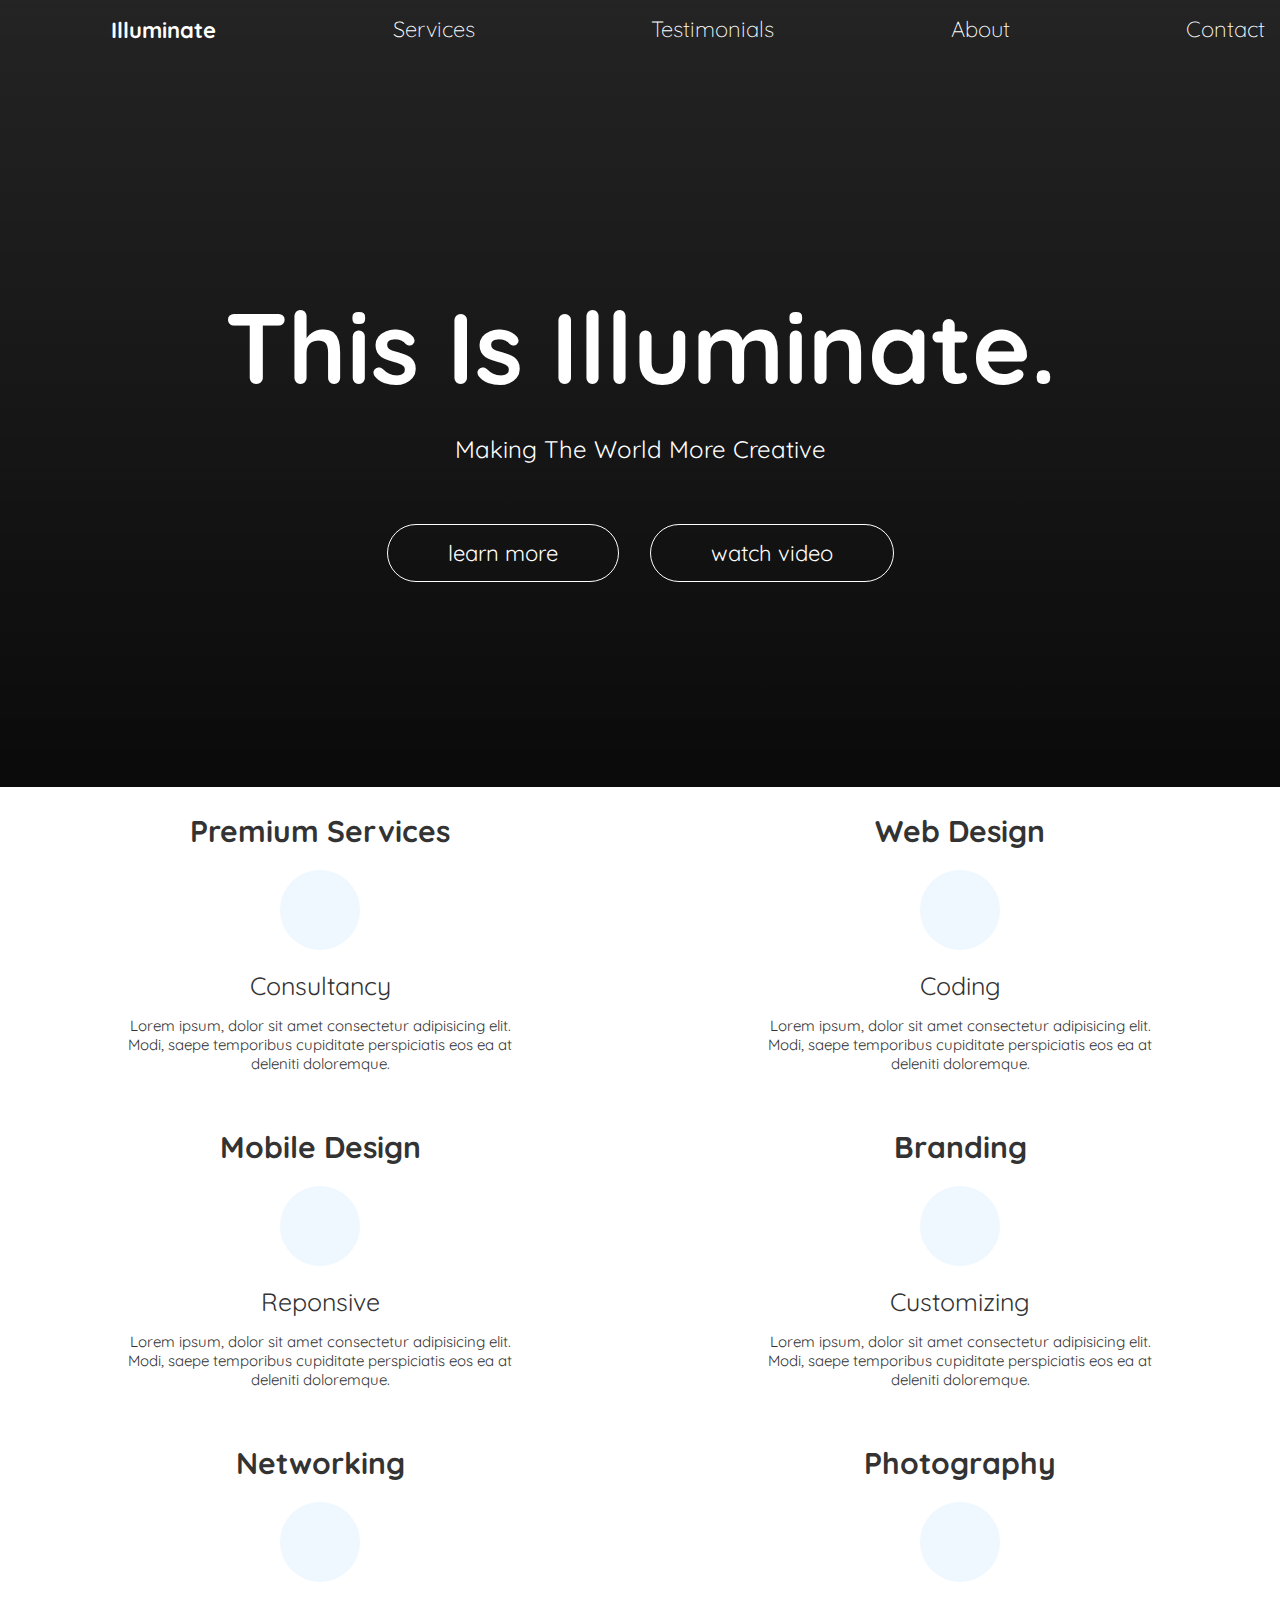
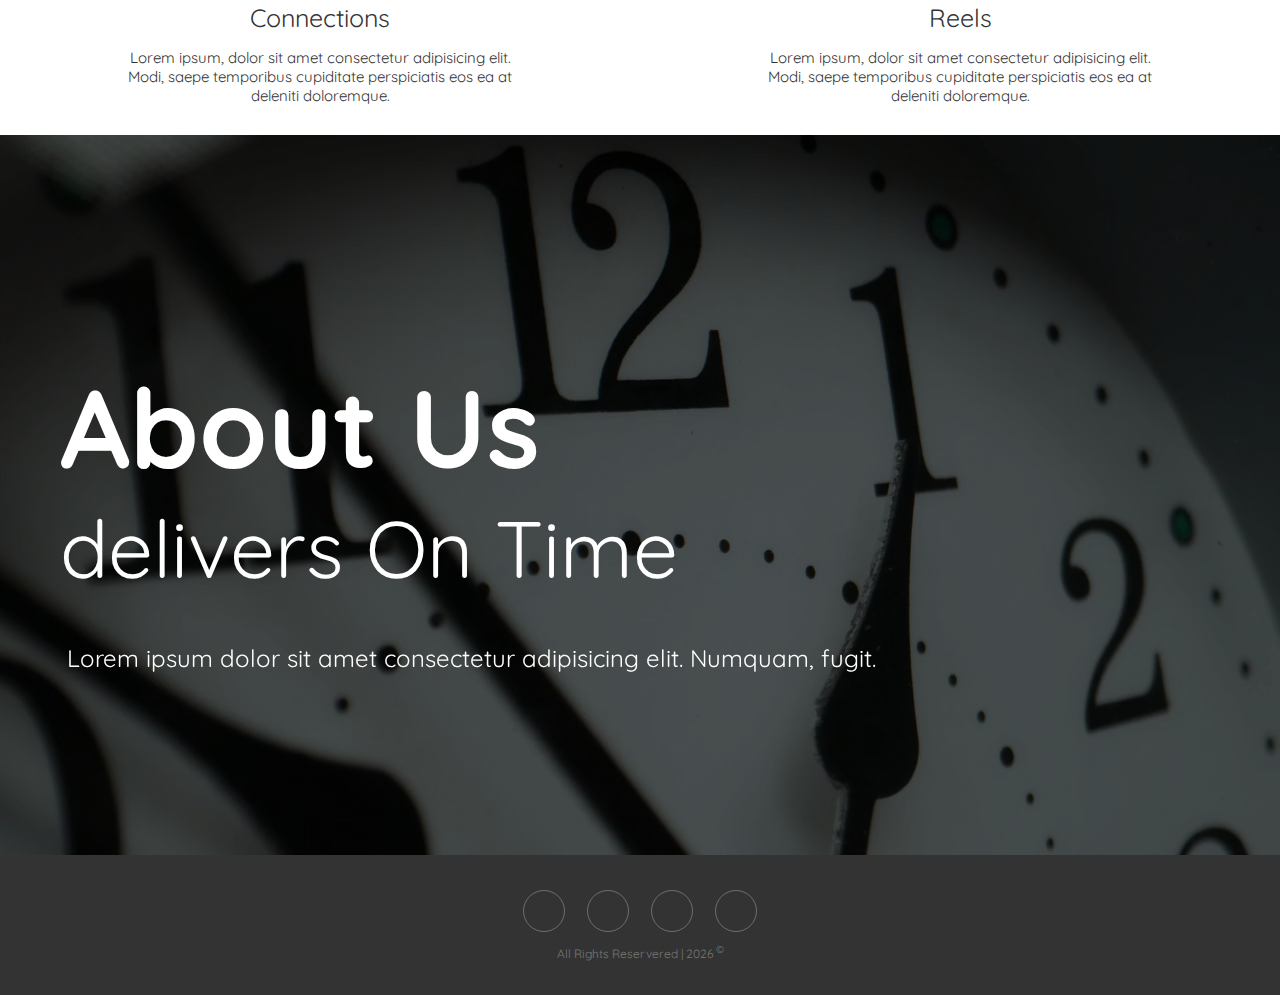
==== index.html @ f61c19be "Added breakpoints for About us section and added z-index to mobile menu nav." ====
<!DOCTYPE html>
<html lang="en">
  <head>
    <meta charset="UTF-8" />
    <meta http-equiv="X-UA-Compatible" content="IE=edge" />
    <meta name="viewport" content="width=device-width, initial-scale=1.0" />
    <title>Illuminate | Welcome</title>
    <link rel="shortcut icon" href="./image/lightbulb.png" type="image/png" />
    <link rel="stylesheet" href="style.css" />
    <link
      rel="stylesheet"
      href="https://use.fontawesome.com/releases/v5.15.3/css/all.css"
      integrity="sha384-SZXxX4whJ79/gErwcOYf+zWLeJdY/qpuqC4cAa9rOGUstPomtqpuNWT9wdPEn2fk"
      crossorigin="anonymous"
    />
    <link rel="preconnect" href="https://fonts.gstatic.com" />
    <link
      href="https://fonts.googleapis.com/css2?family=Quicksand:wght@300;400;700&display=swap"
      rel="stylesheet"
    />
  </head>
  <body>
    <!-- :::: NAV :::: -->
    <section id="container">
      <div id="navbar">
        <i class="far fa-lightbulb"></i>
        <h1>illuminate</h1>
        <a href="#" class="nav-item">services</a>
        <a href="#" class="nav-item">testimonials</a>
        <a href="#" class="nav-item">about</a>
        <a href="#" class="nav-item">contact</a>
        <i class="fas fa-bars hamburgerBtn" id="hamburgerBtn"></i>
      </div>
      <!-- :::: HERO :::: -->
      <div id="hero-section">
        <h2>this is illuminate.</h2>
        <p>making the world more creative</p>
        <a href="index.html" class="light-btn btn">learn more</a>
        <a
          href="https://www.youtube.com/watch?v=QggJzZdIYPI"
          target="_blank"
          class="light-btn btn"
          >watch video</a
        >
      </div>
    </section>

    <!-- ASIDE -->
    <aside class="sidebar" id="sidebar">
      <div class="parent-container">
        <!-- close button -->
        <button class="closeXBtn" id="closeXBtn">X</button>
        <!-- nav links -->
        <ul class="sidebar-links">
          <li><a class="services" href="#services">services</a></li>
          <li><a href="#about">about</a></li>
          <li><a class="socials" href="#socials">socials</a></li>
        </ul>
      </div>
    </aside>
    <!-- END OF ASIDE -->

    <!-- :::: SERVICES :::: -->
    <section
      data-services="services"
      class="services"
      id="services-container-grid"
    >
      <div id="services" class="item-1">
        <p class="services-main-title">premium services</p>
        <div class="info-icons">
          <i class="far fa-arrow-alt-circle-up"></i>
        </div>
        <p class="services-sub-title">consultancy</p>
        <p class="services-paragraph">
          Lorem ipsum, dolor sit amet consectetur adipisicing elit. Modi, saepe
          temporibus cupiditate perspiciatis eos ea at deleniti doloremque.
        </p>
      </div>
      <div class="item-2">
        <p class="services-main-title">web design</p>
        <div class="info-icons">
          <i class="fas fa-code"></i>
        </div>
        <p class="services-sub-title">coding</p>
        <p class="services-paragraph">
          Lorem ipsum, dolor sit amet consectetur adipisicing elit. Modi, saepe
          temporibus cupiditate perspiciatis eos ea at deleniti doloremque.
        </p>
      </div>
      <div class="item-3">
        <p class="services-main-title">mobile design</p>
        <div class="info-icons">
          <i class="fas fa-mobile-alt"></i>
        </div>
        <p class="services-sub-title">reponsive</p>
        <p class="services-paragraph">
          Lorem ipsum, dolor sit amet consectetur adipisicing elit. Modi, saepe
          temporibus cupiditate perspiciatis eos ea at deleniti doloremque.
        </p>
      </div>
      <div class="item-4">
        <p class="services-main-title">branding</p>
        <div class="info-icons">
          <i class="fas fa-draw-polygon"></i>
        </div>
        <p class="services-sub-title">customizing</p>
        <p class="services-paragraph">
          Lorem ipsum, dolor sit amet consectetur adipisicing elit. Modi, saepe
          temporibus cupiditate perspiciatis eos ea at deleniti doloremque.
        </p>
      </div>
      <div class="item-5">
        <p class="services-main-title">networking</p>
        <div class="info-icons">
          <i class="fas fa-network-wired"></i>
        </div>
        <p class="services-sub-title">connections</p>
        <p class="services-paragraph">
          Lorem ipsum, dolor sit amet consectetur adipisicing elit. Modi, saepe
          temporibus cupiditate perspiciatis eos ea at deleniti doloremque.
        </p>
      </div>
      <div class="item-5">
        <p class="services-main-title">photography</p>
        <div class="info-icons">
          <i class="fas fa-camera"></i>
        </div>
        <p class="services-sub-title">reels</p>
        <p class="services-paragraph">
          Lorem ipsum, dolor sit amet consectetur adipisicing elit. Modi, saepe
          temporibus cupiditate perspiciatis eos ea at deleniti doloremque.
        </p>
      </div>
    </section>

    <!-- :::: ON TIME VIDEO SECTION :::: -->
    <section id="video-section-container">
      <video
        class="bk-video"
        autoplay
        muted
        loop
        src="./video/clock.mp4"
      ></video>
      <div class="video-title-container">
        <h2 class="video-title2">about us</h2>
        <h3 class="video-title">delivers on time</h3>
        <p class="video-paragraph">
          Lorem ipsum dolor sit amet consectetur adipisicing elit. Numquam,
          fugit.
        </p>
      </div>
    </section>

    <!-- :::: FOOTER :::: -->
    <span id="socials"></span>
    <footer id="footer">
      <!-- footer social icons -->
      <div id="footer-social-icons">
        <a href="https://www.instagram.com/" target="_blank">
          <div class="footer-social-icons-container">
            <i class="fab fa-instagram"></i>
          </div>
        </a>

        <a href="https://m.facebook.com/" target="_blank">
          <div class="footer-social-icons-container">
            <i class="fab fa-facebook-f"></i>
          </div>
        </a>

        <a href="https://www.linkedin.com/" target="_blank">
          <div class="footer-social-icons-container">
            <i class="fab fa-linkedin-in"></i>
          </div>
        </a>

        <a href="https://twitter.com/?lang=en" target="_blank">
          <div class="footer-social-icons-container">
            <i class="fab fa-twitter"></i>
          </div>
        </a>
      </div>
      <p class="footer-copyright">
        all rights reservered | <span id="footer-date">2011</span>
        <sup>&copy;</sup>
      </p>
    </footer>
    <script src="script.js"></script>
  </body>
</html>
---- style.css ----
/* :::: GLOBALS :::: */

*,
::before,
::after {
  margin: 0;
  padding: 0;
  box-sizing: border-box;
}

html {
  font-size: 62.5%;
  font-family: 'Quicksand', sans-serif;
}

body {
  background: #333;
  color: #fff;
  font-weight: 400;
}

a {
  text-decoration: none;
  color: #fff;
}

li {
  list-style: none;
}

.btn {
  padding: 1.4rem 6rem;
  border-radius: 5rem;
  cursor: pointer;
}

.info-icons {
  display: inline-flex;
  justify-content: center;
  align-items: center;
  border-radius: 50%;
  background-color: rgb(239, 247, 255);
  margin-bottom: 2rem;
  width: 8rem;
  height: 8rem;
}

/* :::: NAV :::: */

#container {
  background-image: linear-gradient(
      180deg,
      rgba(0, 0, 0, 0.3) 0%,
      rgba(0, 0, 0, 0.8) 100%
    ),
    url('https://images.unsplash.com/photo-1579802063117-87cd2ad50a88?ixid=MnwxMjA3fDB8MHxwaG90by1wYWdlfHx8fGVufDB8fHx8&ixlib=rb-1.2.1&auto=format&fit=crop&w=1000&q=80');
  background-position: center center;
  background-repeat: no-repeat;
  background-size: cover;
  height: 100%;
  padding: 1.5rem;
}

#navbar {
  display: flex;
  align-items: center;
  justify-content: space-between;
  text-transform: capitalize;
}

#navbar h1 {
  margin-right: auto;
  padding-left: 2rem;
  font-size: 2.8rem;
}

#navbar .fa-lightbulb {
  font-size: 2.2rem;
}

#navbar .fa-bars {
  font-size: 3rem;
  cursor: pointer;
}

#navbar .nav-item {
  display: none;
}

/* :::: MEDIA QUERY NAV :::: */

@media (min-width: 576px) {
  #navbar {
    justify-content: space-between;
  }

  #navbar h1 {
    margin: 0;
    font-size: 2.2rem;
    margin-left: -8rem;
  }

  #navbar a.nav-item {
    margin: 0;
    border-bottom: 1px solid rgba(255, 255, 255, 0);
    box-sizing: border-box;
    transition: all 0.2s ease-in-out;
  }

  #navbar a.nav-item:hover {
    border-bottom: 1px solid #fff;
    box-sizing: border-box;
  }

  #navbar .fa-bars {
    display: none;
  }

  #navbar .nav-item {
    display: inline-block;
    margin-left: 4rem;
    font-size: 2.2rem;
    font-weight: 100;
  }
}

@media (max-width: 442px) {
  #hero-section {
    margin-top: 0rem;
  }
}

@media (max-width: 767px) {
  #navbar h1 {
    margin-left: 0;
  }
}

/* :::: TABLET NAV :::: */
@media (min-width: 768px) {
  #container {
    height: 100%;
  }

  #hero-section {
    margin-bottom: 12rem;
  }

  #navbar h1 {
    font-size: 2.2rem;
    margin-left: -4rem;
    padding-left: 0;
  }
}

/* :::: LAPTOP NAV :::: */
@media (min-width: 1024px) {
  #hero-section {
    margin-bottom: 19rem;
  }

  #navbar h1 {
    font-size: 2.2rem;
    margin-left: -8rem;
  }
}

/* :::: DESKTOP NAV :::: */
@media (min-width: 1440px) {
  #navbar h1 {
    font-size: 2.2rem;
    margin-left: -20rem;
  }
}

/* :::: HERO TITLE :::: */

#hero-section {
  text-align: center;
}

#hero-section h2 {
  font-size: 5rem;
  font-weight: 700;
  margin-top: 5rem;
  margin-bottom: 2.5rem;
  text-transform: capitalize;
}

#hero-section p {
  font-size: 2rem;
  margin-bottom: 4rem;
  text-transform: capitalize;
}

#hero-section .btn {
  display: block;
  font-size: 2.2rem;
}

.light-btn {
  background: rgba(0, 0, 0, 0);
  color: #fff;
  border: 1px solid rgb(255, 255, 255);
  margin-bottom: 2.5rem;
  margin-left: auto;
  margin-right: auto;
  transition: all 0.2s ease-in-out;
}

.light-btn:hover {
  background: #fff;
  color: #333;
}

.dark-btn {
  border: 1px solid #333;
  margin-left: auto;
  margin-right: auto;
  transition: all 0.2s ease-in-out;
  margin-bottom: 4rem;
  background: rgb(255, 255, 255);
  color: #333;
}

.dark-btn:hover {
  background: rgba(0, 0, 0, 0);
  color: #fff;
  border: 1px solid rgb(255, 255, 255);
}

/* :::: TABLET NAV HERO SECTION :::: */

@media (max-width: 425px) {
  #hero-section p {
    font-size: 1.6rem;
  }
}

@media (min-width: 768px) {
  #hero-section h2 {
    margin-top: 20rem;
  }

  #hero-section .btn {
    display: inline-block;
    font-size: 2.2rem;
    margin-left: 1rem;
    margin-right: 1rem;
  }

  a.light-btn {
    margin: 0 22rem;
    margin-bottom: 2rem;
  }
  a.dark-btn {
    margin: 0 22rem;
  }
}

/* :::: LAPTOP HERO SECTION :::: */

@media (min-width: 1024px) {
  #hero-section .btn {
    display: inline-block;
    margin: 0 1.4rem;
  }

  #hero-section h2 {
    font-size: 10rem;
    margin-top: 24rem;
    /* try a margin-top 46rem at 1024px screen size */
  }

  #hero-section p {
    font-size: 2.4rem;
    margin-bottom: 6rem;
  }
}

/* :::: ASIDE SECTION :::: */
.sidebar {
  position: fixed;
  left: 0;
  top: 0;
  width: 100%;
  height: 100%;
  background: rgb(255, 255, 255);
  z-index: 100;
  display: grid;
  justify-content: center;
  align-items: center;
  transition: all 250ms ease-in-out;
  /* Use with JS for later */
  transform: translateX(-100%);
}

.show-sidebar {
  transform: translateX(0);
}

.sidebar-links a {
  font-size: 5.5rem;
  text-transform: capitalize;
  color: #333;
  letter-spacing: 0.5rem;
  transition: all 350ms ease-in-out;
  display: inline-block;
  padding: 3rem 0;
  padding-bottom: 1rem;
  /* margin-bottom: 1.5rem; */
  text-decoration: none;
  border-bottom: 0.01rem solid transparent;
  box-sizing: border-box;
}

.sidebar-links a:hover {
  /* color: rgb(172, 172, 172); */
  /* text-decoration: underline; */
  border-bottom: 0.01rem solid #333;
  box-sizing: border-box;
}

.closeXBtn {
  position: absolute;
  right: 0.8rem;
  top: 0.8rem;
  padding: 0.5rem;
  font-size: 3.4rem;
  border-radius: 0.5rem;
  border: none;
  cursor: pointer;
  background: transparent;
  border: transparent;
}

.closeXBtn:hover {
  color: red;
}

.hamburgerBtn {
  cursor: pointer;
  outline: none;
  border: none;
  z-index: 0;
}

/* :::: SERVICES SECTION :::: */

#services-container-grid {
  display: grid;
  grid-template-columns: 1fr;
  background: #fff;
  color: #333;
  text-align: center;
}

.services-main-title {
  font-weight: 700;
  font-size: 3rem;
  text-transform: capitalize;
  margin-bottom: 2rem;
  margin-top: 2.5rem;
}

.services-sub-title {
  font-size: 2.5rem;
  margin-bottom: 0.5rem;
  text-transform: capitalize;
}

.services-paragraph {
  font-size: 1.5rem;
  padding: 1rem 7rem;
  margin-bottom: 2rem;
}

.fa-arrow-alt-circle-up {
  text-align: center;
  font-size: 5.5rem;
}

.fa-code {
  font-size: 4.5rem;
  text-align: center;
}

.fa-mobile-alt {
  font-size: 4.5rem;
  text-align: center;
}

.fa-draw-polygon {
  font-size: 4.5rem;
  text-align: center;
}

.fa-network-wired {
  font-size: 4.5rem;
  text-align: center;
}

.fa-camera {
  font-size: 4.5rem;
  text-align: center;
}

/* :::: TABLET SERVICES SECTION :::: */

@media (min-width: 768px) {
  .services-paragraph {
    padding: 1rem 16rem;
    font-size: 1.5rem;
  }
}

/* :::: LAPTOP SERVICES SECTION :::: */

@media (min-width: 1024px) {
  #services-container-grid {
    display: grid;
    grid-template-columns: repeat(2, 1fr);
  }
  .services-paragraph {
    padding: 1rem 12rem;
  }
}

/* :::: DESKTOP SERVICES SECTION :::: */

@media (min-width: 1440px) {
  #services-container-grid {
    display: grid;
    grid-template-columns: repeat(3, 1fr);
  }
  .services-paragraph {
    padding: 1rem 6rem;
  }
}

/* :::: VIDEO SECTION ABOUT US :::: */

#video-section-container {
  position: relative;
}

.bk-video {
  width: 100%;
  height: 100%;
  object-fit: cover;
  filter: brightness(50%);
}

.video-title-container {
  position: relative;
  padding: 0 1rem;
}

.video-title-container .video-title {
  position: absolute;
  top: -14rem;
  font-size: 3rem;
  font-weight: 400;
  text-transform: capitalize;
  color: #fff;
}

.video-title-container .video-title2 {
  position: absolute;
  text-transform: capitalize;
  color: #fff;
  top: -21rem;
  font-size: 5rem;
}

.video-title-container .video-paragraph {
  position: absolute;
  top: -8.5rem;
  font-size: 1.5rem;
  font-weight: 400;
  text-align: left;
}

/* :::: LAPTOP VIDEO SECTION :::: */

@media (min-width: 768px) {
  .video-title-container {
    padding: 0 6rem;
  }

  .video-title-container .video-title {
    top: -27rem;
    font-size: 6rem;
  }

  .video-title-container .video-title2 {
    top: -39rem;
    font-size: 10rem;
  }

  .video-title-container .video-paragraph {
    top: -16.5rem;
    font-size: 1.8rem;
    left: 6.5rem;
  }
}

@media (min-width: 1024px) {
  .video-title-container .video-title {
    top: -36rem;
    font-size: 8rem;
  }

  .video-title-container .video-title2 {
    top: -50rem;
    font-size: 11rem;
  }

  .video-title-container .video-paragraph {
    top: -21.5rem;
    font-size: 2.4rem;
    left: 6.7rem;
  }
}

@media (min-width: 1440px) {
  .bk-video {
    height: 50vh;
  }

  .video-title-container .video-title {
    top: -31rem;
    font-size: 9.5rem;
  }

  .video-title-container .video-title2 {
    top: -45rem;
    font-size: 12rem;
  }

  .video-title-container .video-paragraph {
    top: -16.5rem;
    font-size: 1.8rem;
    left: 7rem;
  }
}

/* :::: FOOTER SECTION :::: */

#footer {
  padding: 1.2rem;
}

#footer-social-icons {
  display: flex;
  justify-content: center;
  align-items: center;
  gap: 2.2rem;
  margin-top: 2rem;
  margin-bottom: 0.09rem;
}

.footer-social-icons-container {
  display: inline-flex;
  justify-content: center;
  align-items: center;
  background-color: transparent;
  border: 1px solid rgba(255, 255, 255, 0.283);
  border-radius: 50%;
  height: 4.2rem;
  width: 4.2rem;
  margin-bottom: 1rem;
  transition: all 250ms ease-in-out;
}

.fa-instagram {
  font-size: 2rem;
  color: rgba(255, 255, 255, 0.345);
  text-align: center;
  transition: all 200ms ease-in-out;
}

.footer-social-icons-container:hover {
  border: 2px solid #fff;
}

.footer-social-icons-container:hover > i.fab.fa-instagram {
  color: rgb(255, 255, 255);
}

.fa-facebook-f {
  font-size: 2rem;
  color: rgba(255, 255, 255, 0.345);
  text-align: center;
  transition: all 200ms ease-in-out;
}

.footer-social-icons-container:hover > i.fab.fa-facebook-f {
  color: rgb(255, 255, 255);
}

.fa-linkedin-in {
  font-size: 2rem;
  color: rgba(255, 255, 255, 0.345);
  text-align: center;
  transition: all 200ms ease-in-out;
}

.footer-social-icons-container:hover > i.fab.fa-linkedin-in {
  color: rgb(255, 255, 255);
}

.fa-twitter {
  font-size: 2rem;
  color: rgba(255, 255, 255, 0.345);
  text-align: center;
  transition: all 200ms ease-in-out;
}

.footer-social-icons-container:hover > i.fab.fa-twitter {
  color: rgb(255, 255, 255);
}

.footer-copyright {
  text-align: center;
  font-size: 1.2rem;
  color: rgba(255, 255, 255, 0.345);
  text-transform: capitalize;
  margin-bottom: 2.2rem;
}
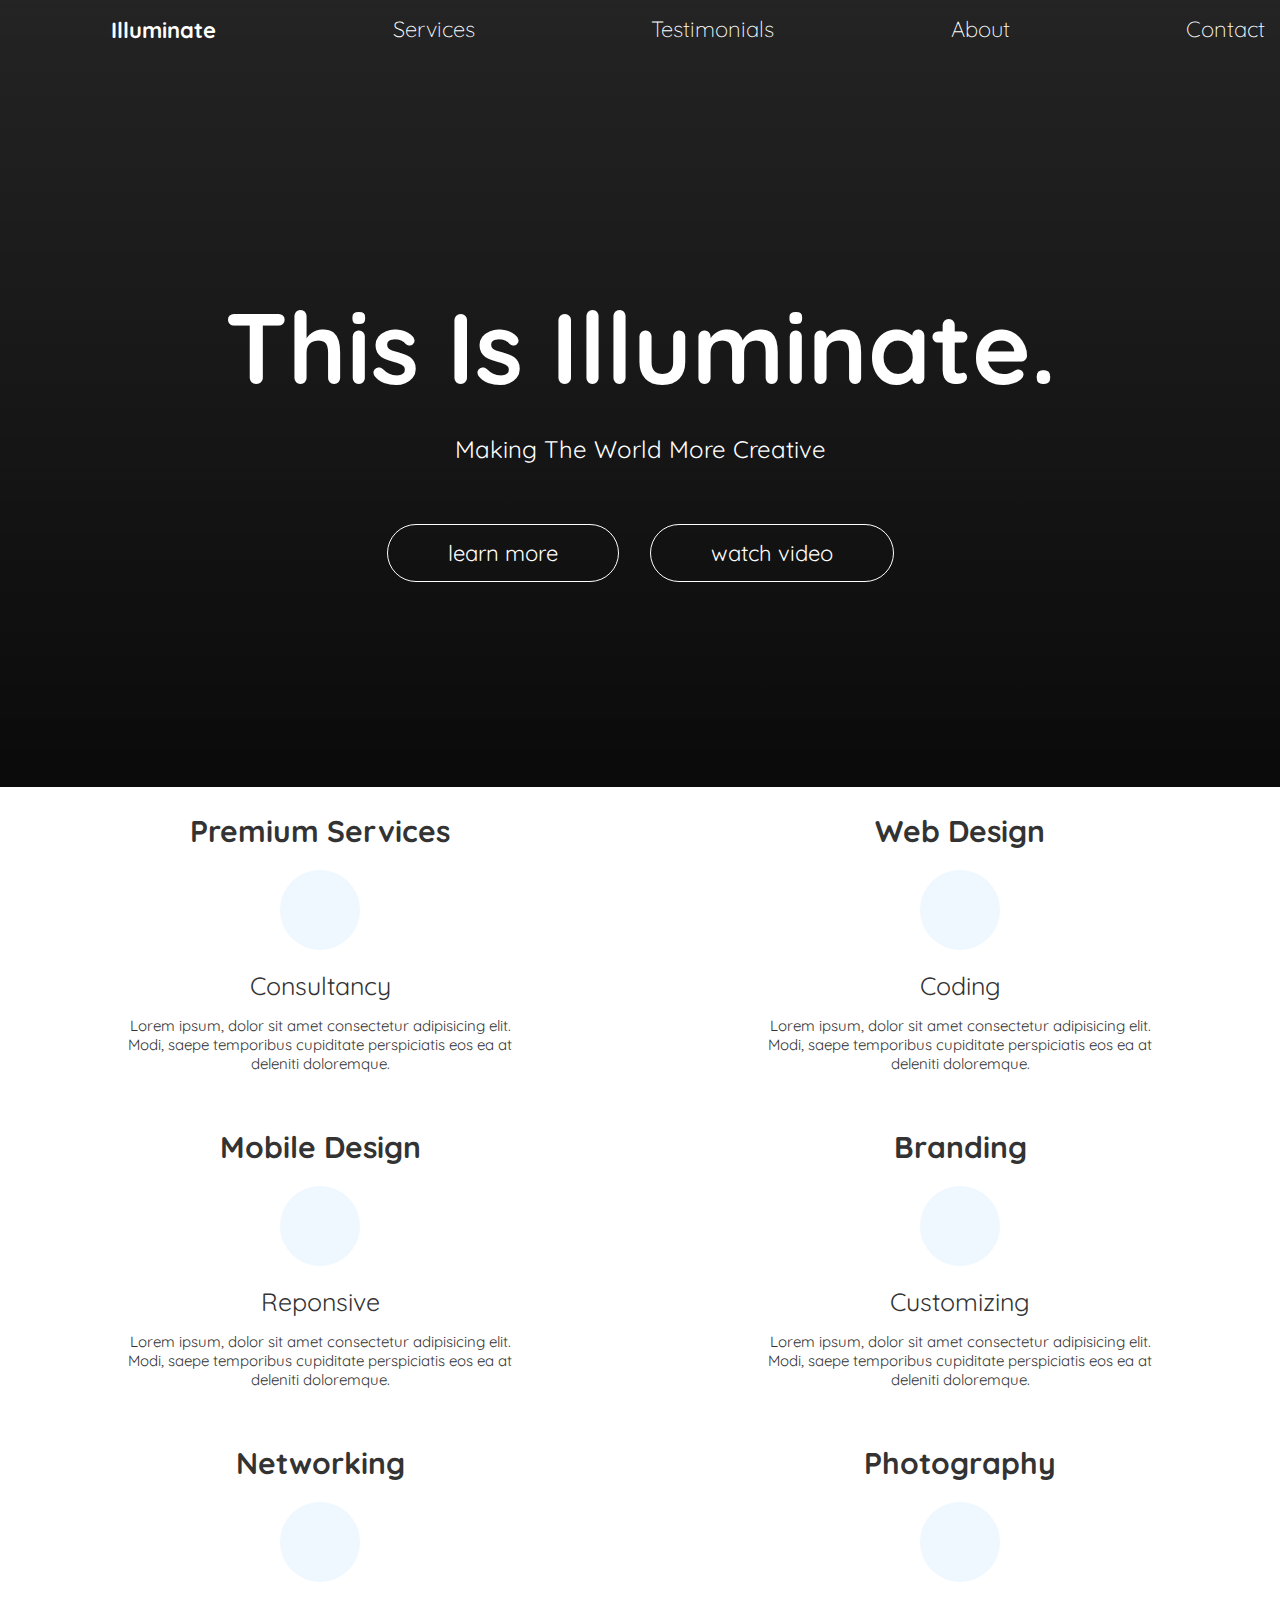
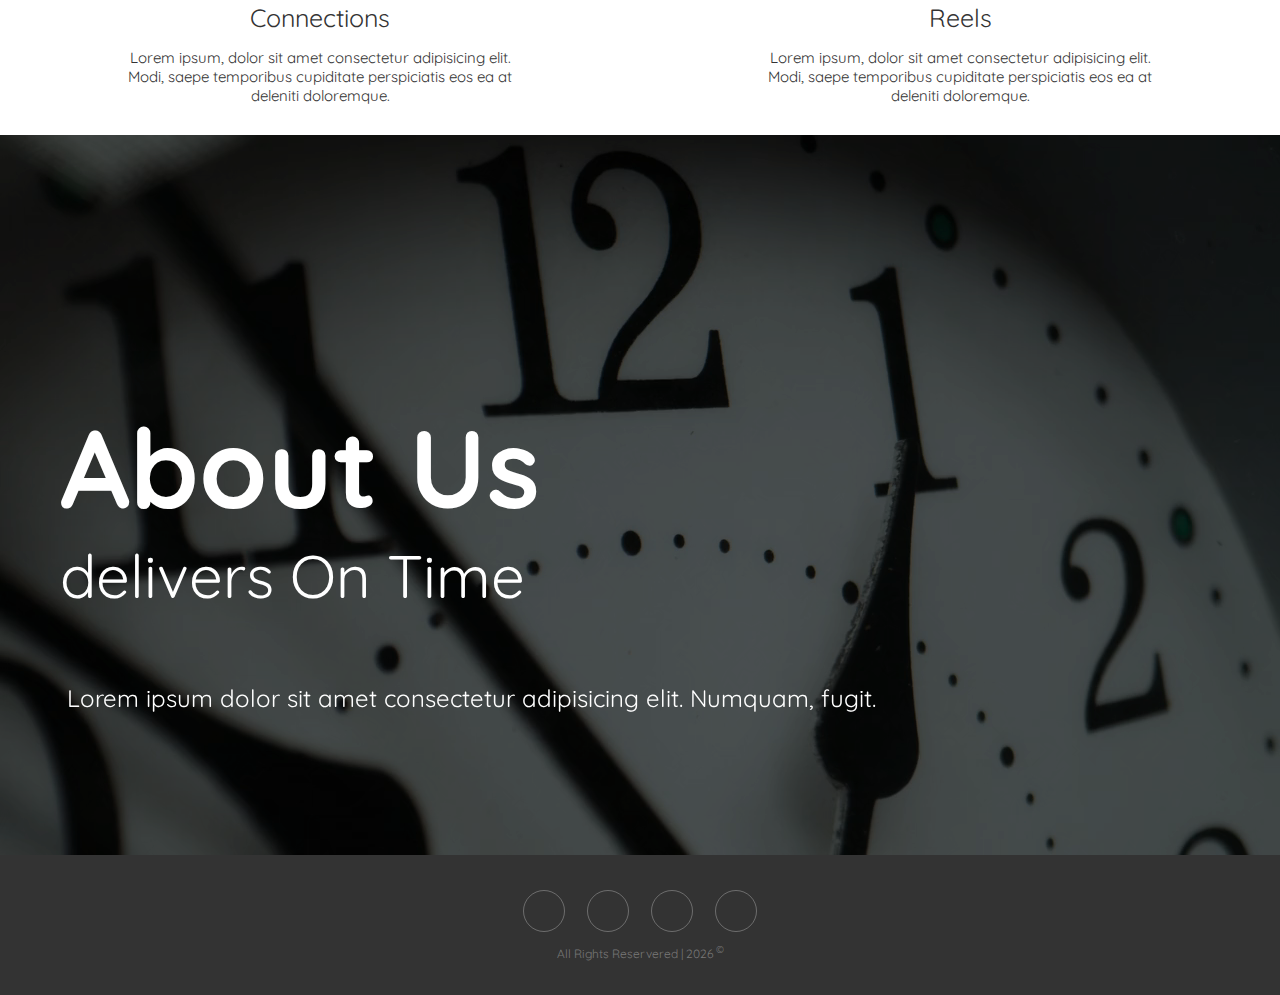
==== commit 16e6e811: "Updates aside nav to jump to about section." ====
--- a/index.html
+++ b/index.html
@@ -25,9 +25,9 @@
       <div id="navbar">
         <i class="far fa-lightbulb"></i>
         <h1>illuminate</h1>
-        <a href="#" class="nav-item">services</a>
+        <a href="#services-container-grid" class="nav-item">services</a>
         <a href="#" class="nav-item">testimonials</a>
-        <a href="#" class="nav-item">about</a>
+        <a href="#video-section-container" class="nav-item">about</a>
         <a href="#" class="nav-item">contact</a>
         <i class="fas fa-bars hamburgerBtn" id="hamburgerBtn"></i>
       </div>
@@ -53,7 +53,7 @@
         <!-- nav links -->
         <ul class="sidebar-links">
           <li><a class="services" href="#services">services</a></li>
-          <li><a href="#about">about</a></li>
+          <li><a href="#video-section-container" class="about">about</a></li>
           <li><a class="socials" href="#socials">socials</a></li>
         </ul>
       </div>
--- a/style.css
+++ b/style.css
@@ -11,6 +11,7 @@
 html {
   font-size: 62.5%;
   font-family: 'Quicksand', sans-serif;
+  scroll-behavior: smooth;
 }
 
 body {
@@ -486,16 +487,17 @@
 @media (min-width: 768px) {
   .video-title-container {
     padding: 0 6rem;
+    top: 4rem;
   }
 
   .video-title-container .video-title {
     top: -27rem;
-    font-size: 6rem;
+    font-size: 4rem;
   }
 
   .video-title-container .video-title2 {
     top: -39rem;
-    font-size: 10rem;
+    font-size: 9rem;
   }
 
   .video-title-container .video-paragraph {
@@ -506,9 +508,13 @@
 }
 
 @media (min-width: 1024px) {
+  .video-title-container {
+    top: 4rem;
+  }
+
   .video-title-container .video-title {
     top: -36rem;
-    font-size: 8rem;
+    font-size: 6rem;
   }
 
   .video-title-container .video-title2 {
@@ -528,9 +534,13 @@
     height: 50vh;
   }
 
+  .video-title-container {
+    top: 4rem;
+  }
+
   .video-title-container .video-title {
     top: -31rem;
-    font-size: 9.5rem;
+    font-size: 5.5rem;
   }
 
   .video-title-container .video-title2 {
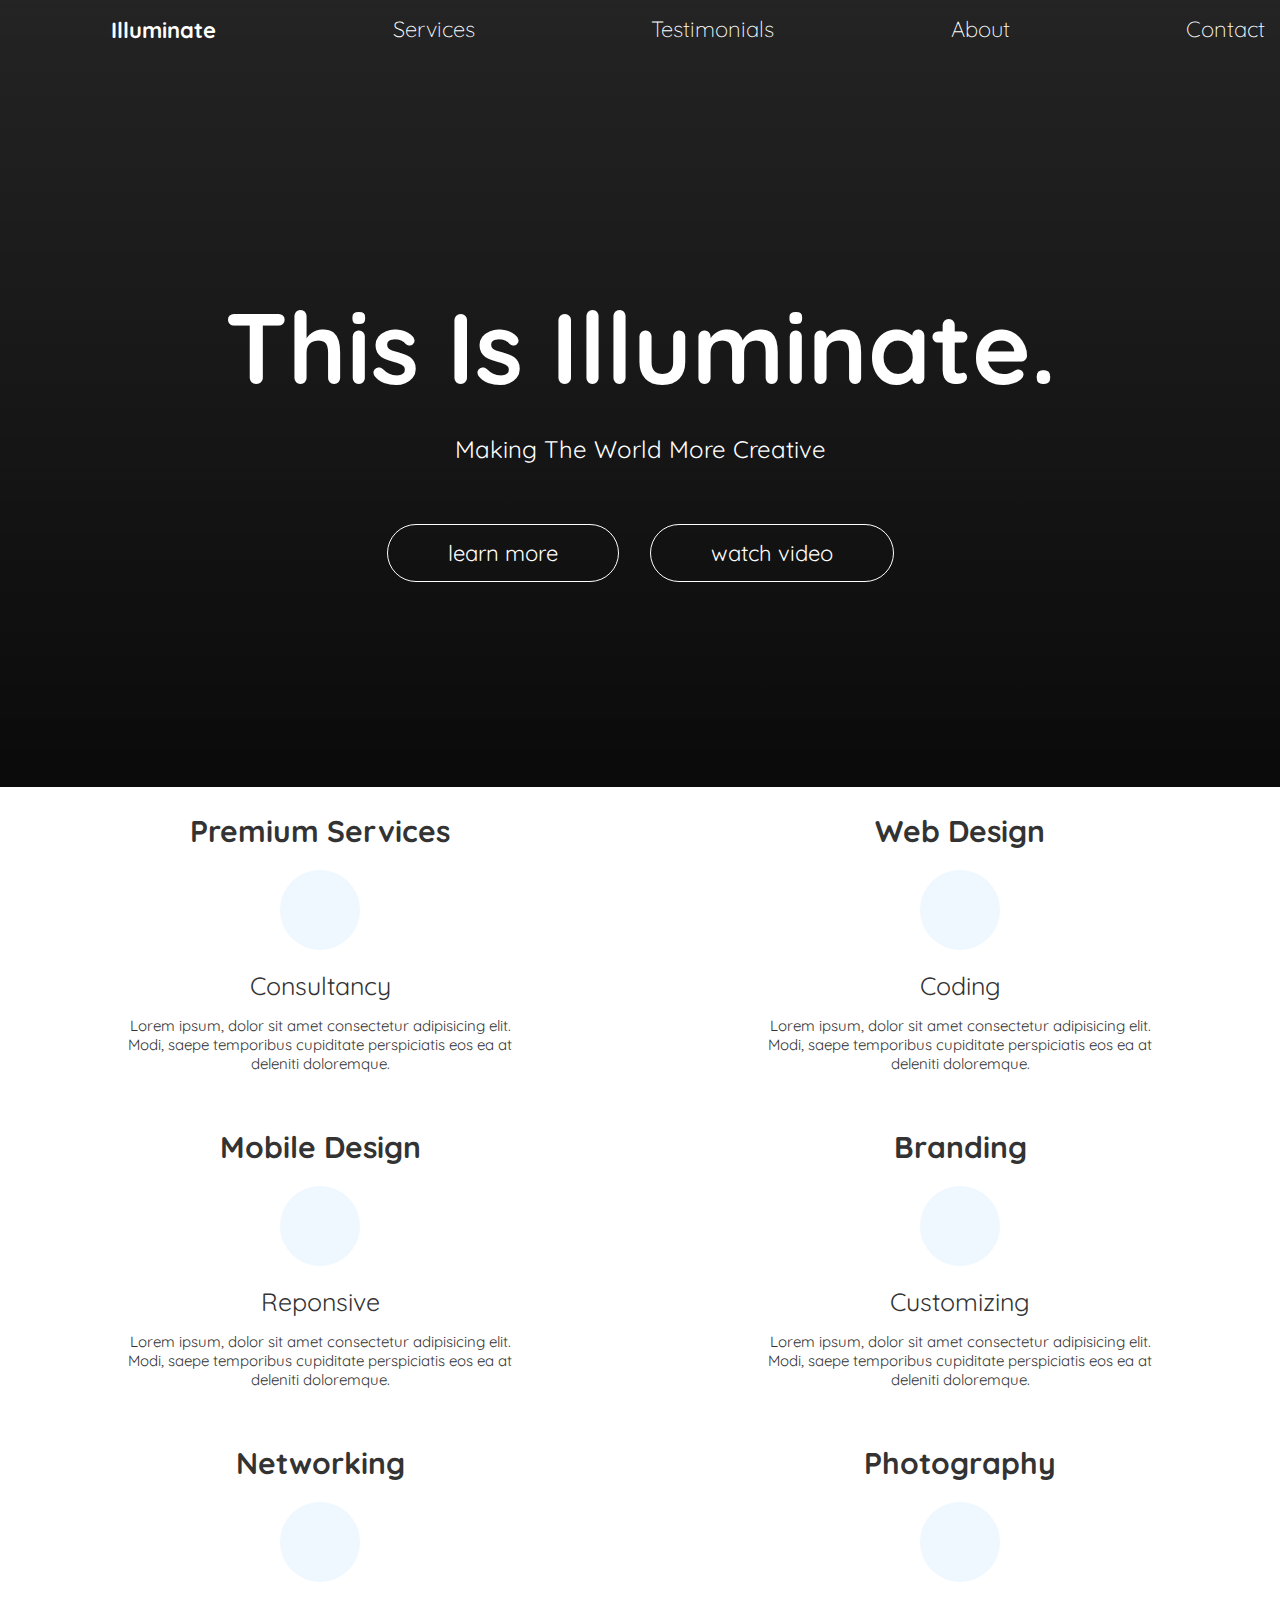
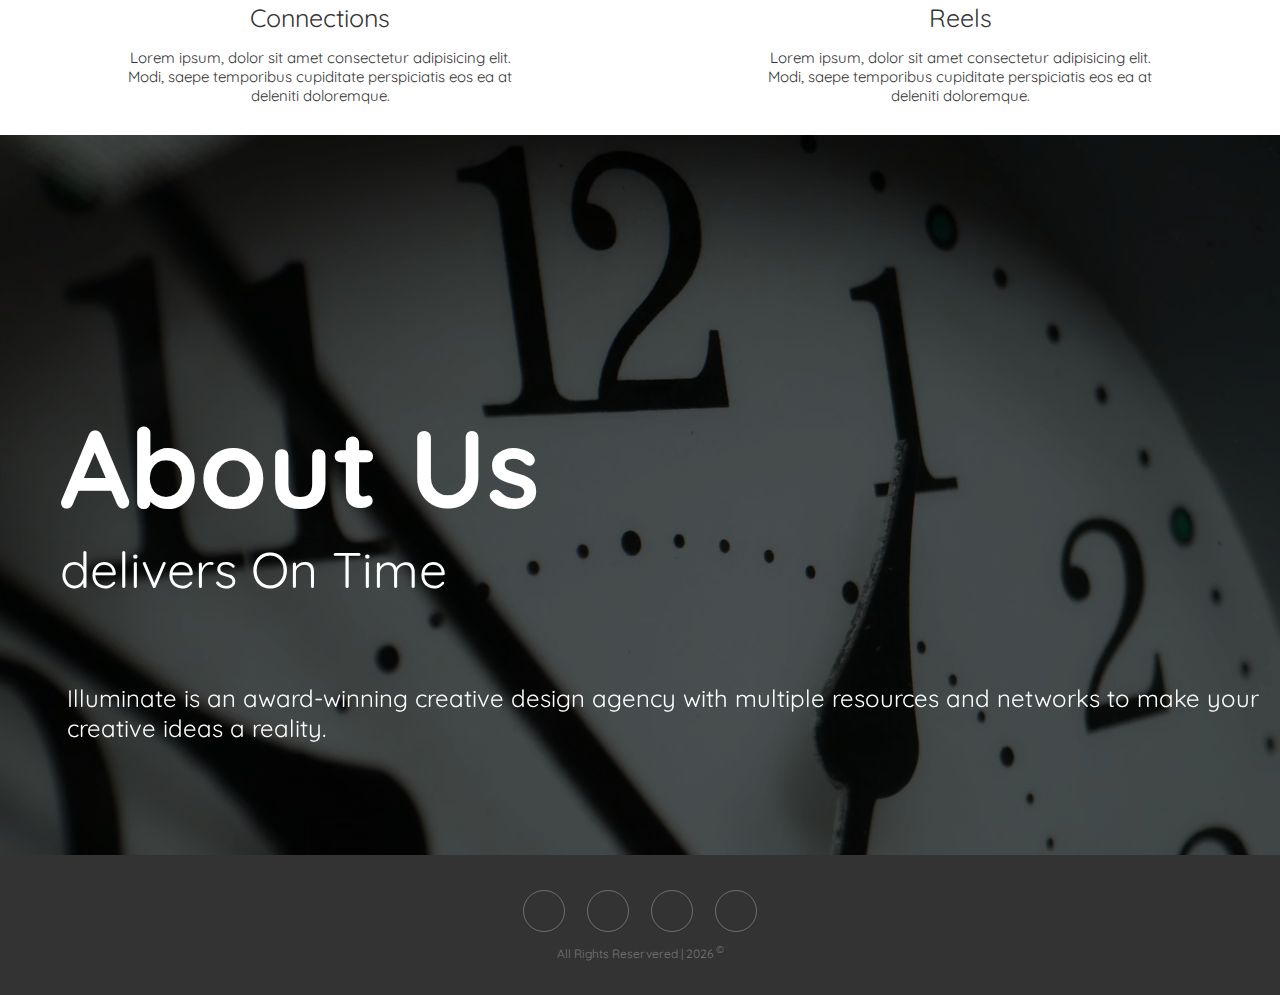
==== commit d5f9d906: "Added some new text description to the About Us section" ====
--- a/index.html
+++ b/index.html
@@ -147,8 +147,8 @@
         <h2 class="video-title2">about us</h2>
         <h3 class="video-title">delivers on time</h3>
         <p class="video-paragraph">
-          Lorem ipsum dolor sit amet consectetur adipisicing elit. Numquam,
-          fugit.
+          Illuminate is an award-winning creative design agency with multiple
+          resources and networks to make your creative ideas a reality.
         </p>
       </div>
     </section>
--- a/style.css
+++ b/style.css
@@ -514,7 +514,7 @@
 
   .video-title-container .video-title {
     top: -36rem;
-    font-size: 6rem;
+    font-size: 5rem;
   }
 
   .video-title-container .video-title2 {
@@ -539,8 +539,8 @@
   }
 
   .video-title-container .video-title {
-    top: -31rem;
-    font-size: 5.5rem;
+    top: -28rem;
+    font-size: 4.5rem;
   }
 
   .video-title-container .video-title2 {
@@ -550,7 +550,7 @@
 
   .video-title-container .video-paragraph {
     top: -16.5rem;
-    font-size: 1.8rem;
+    font-size: 2.4rem;
     left: 7rem;
   }
 }
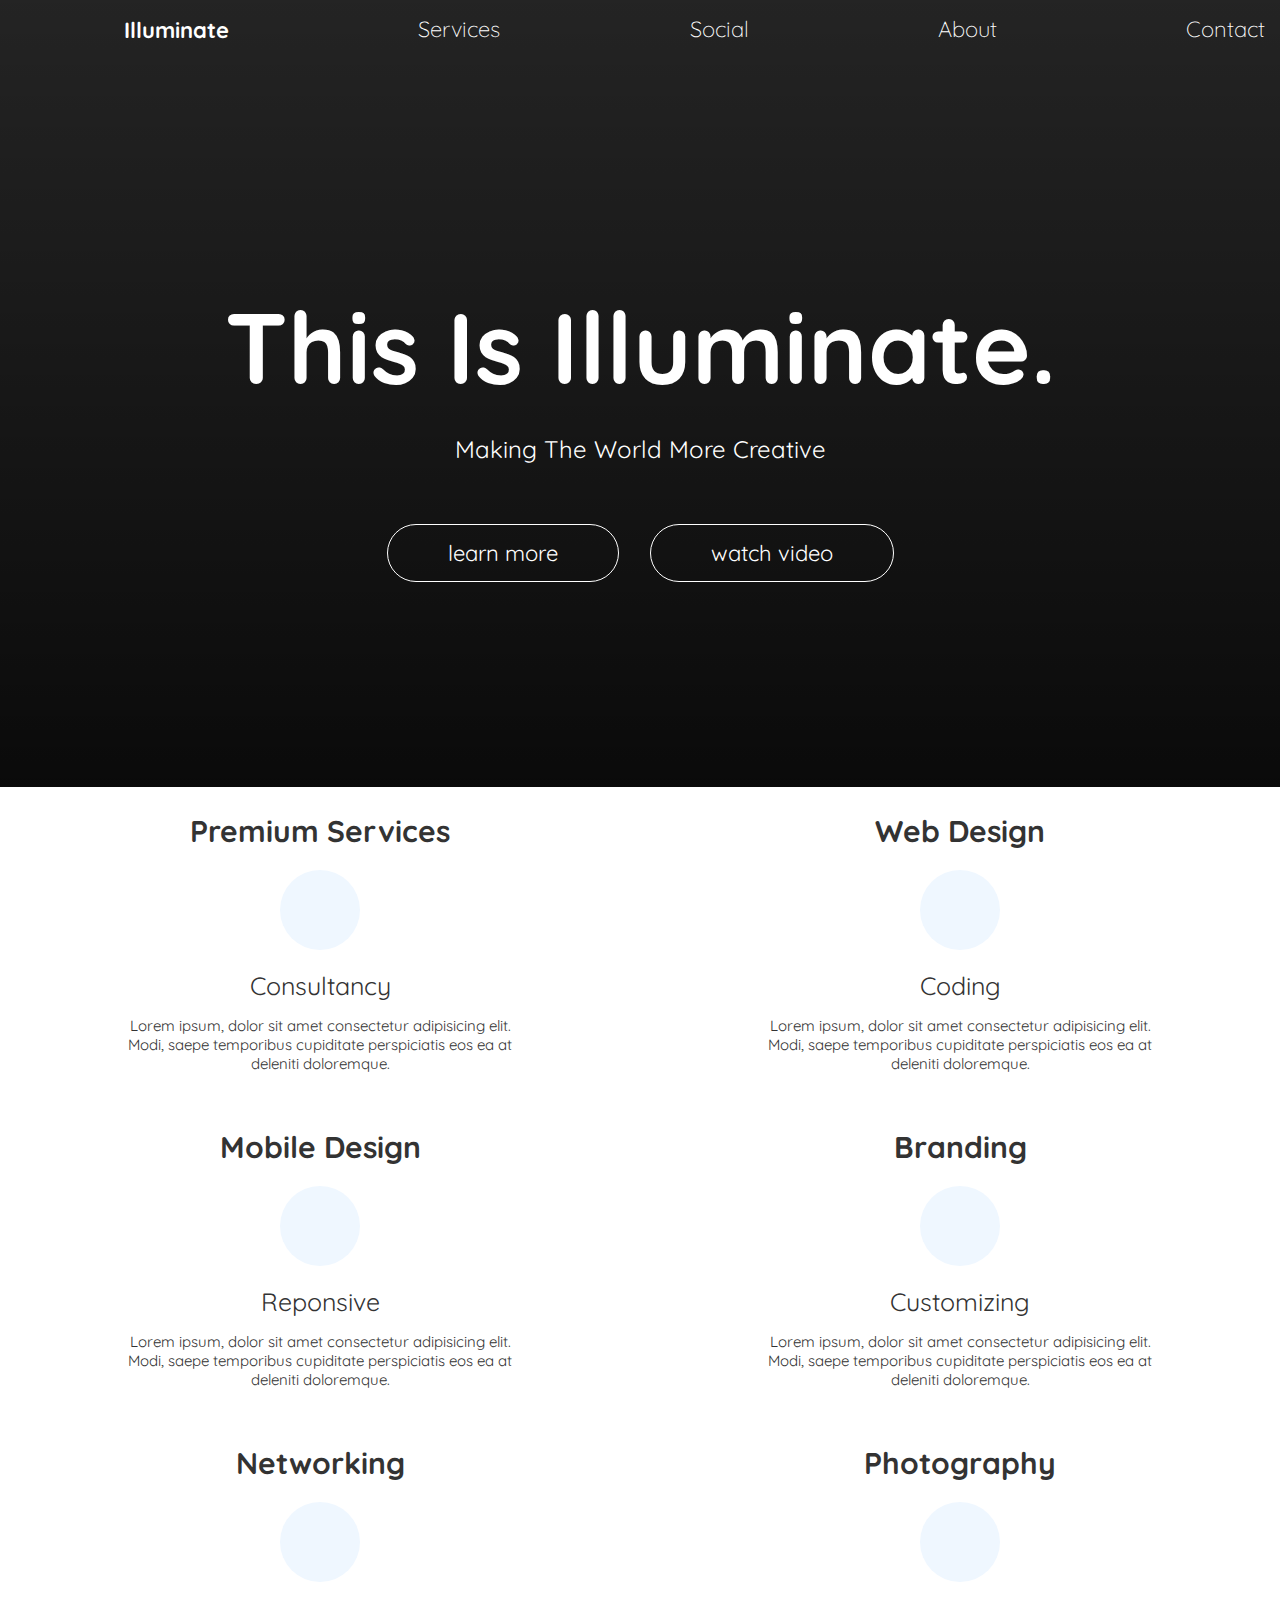
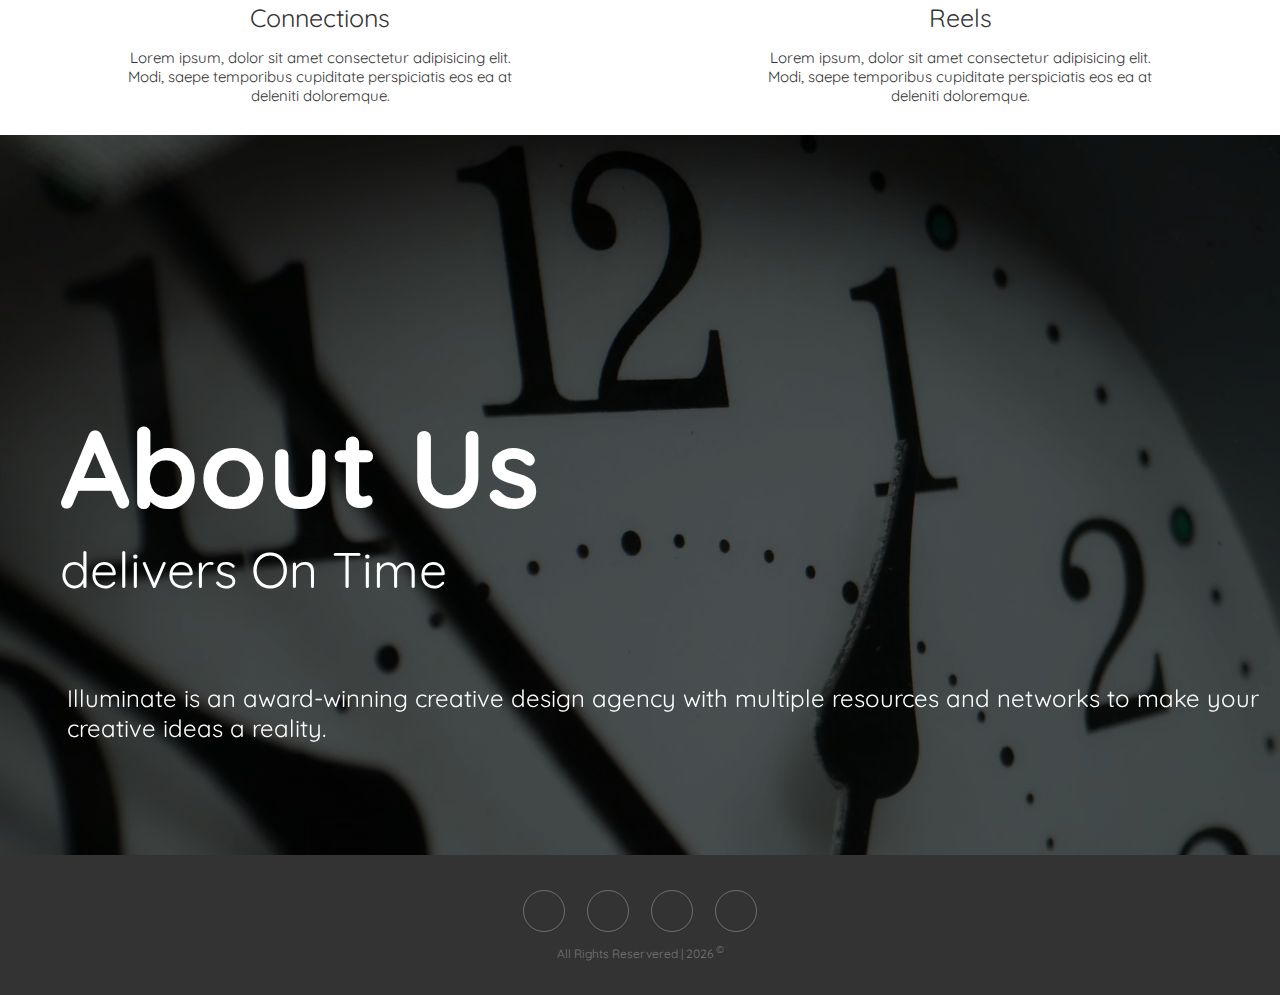
==== commit 9b4a31e7: "change the aside nav order options." ====
--- a/index.html
+++ b/index.html
@@ -26,7 +26,7 @@
         <i class="far fa-lightbulb"></i>
         <h1>illuminate</h1>
         <a href="#services-container-grid" class="nav-item">services</a>
-        <a href="#" class="nav-item">testimonials</a>
+        <a href="#" class="nav-item">Social</a>
         <a href="#video-section-container" class="nav-item">about</a>
         <a href="#" class="nav-item">contact</a>
         <i class="fas fa-bars hamburgerBtn" id="hamburgerBtn"></i>
@@ -53,8 +53,8 @@
         <!-- nav links -->
         <ul class="sidebar-links">
           <li><a class="services" href="#services">services</a></li>
+          <li><a class="socials" href="#socials">socials</a></li>
           <li><a href="#video-section-container" class="about">about</a></li>
-          <li><a class="socials" href="#socials">socials</a></li>
         </ul>
       </div>
     </aside>
--- a/style.css
+++ b/style.css
@@ -484,6 +484,29 @@
 
 /* :::: LAPTOP VIDEO SECTION :::: */
 
+@media (max-width: 280px) {
+  .video-title-container {
+    top: 2rem;
+  }
+}
+
+@media (max-width: 320px) {
+  .video-title-container .video-title2 {
+    top: -18rem;
+    font-size: 5rem;
+  }
+
+  .video-title-container .video-title {
+    top: -11rem;
+    font-size: 2rem;
+  }
+
+  .video-title-container .video-paragraph {
+    top: -7.5rem;
+    font-size: 1.2rem;
+  }
+}
+
 @media (min-width: 768px) {
   .video-title-container {
     padding: 0 6rem;
@@ -540,12 +563,12 @@
 
   .video-title-container .video-title {
     top: -28rem;
-    font-size: 4.5rem;
+    font-size: 3.5rem;
   }
 
   .video-title-container .video-title2 {
     top: -45rem;
-    font-size: 12rem;
+    font-size: 10rem;
   }
 
   .video-title-container .video-paragraph {
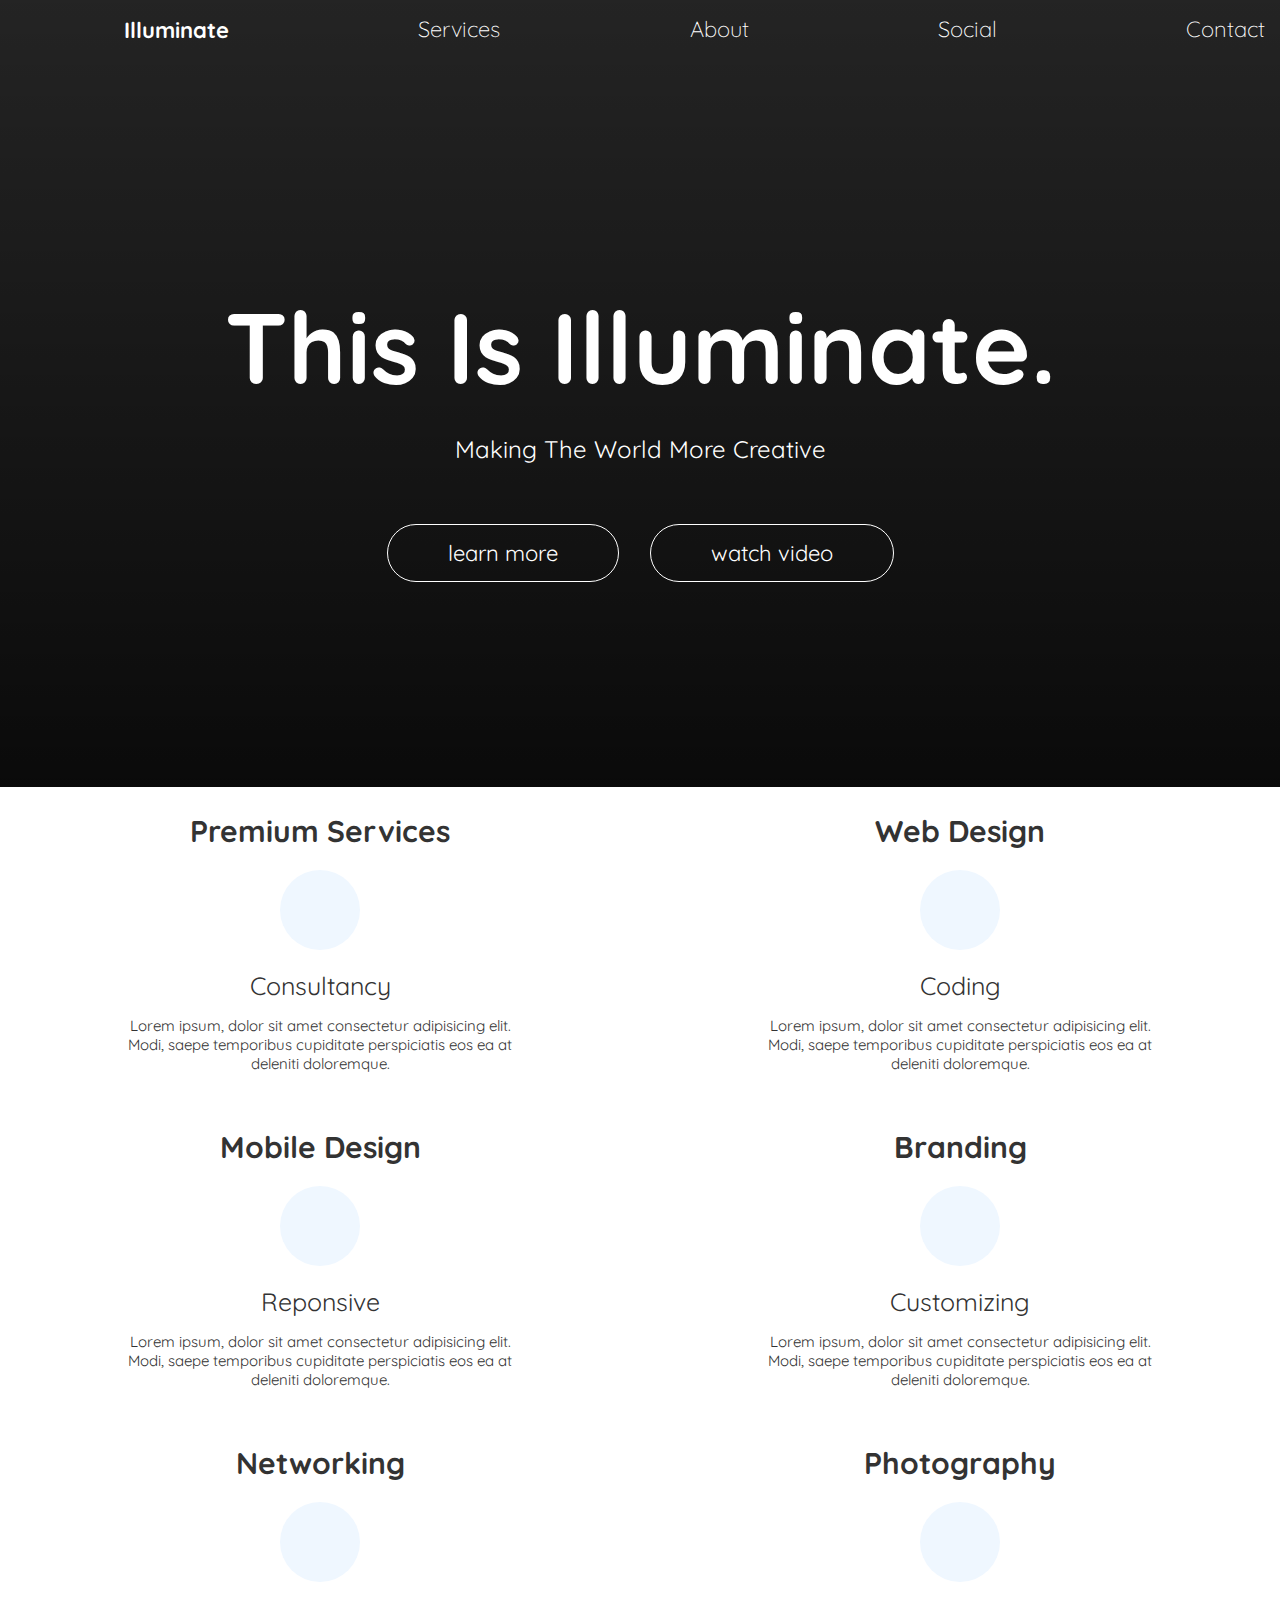
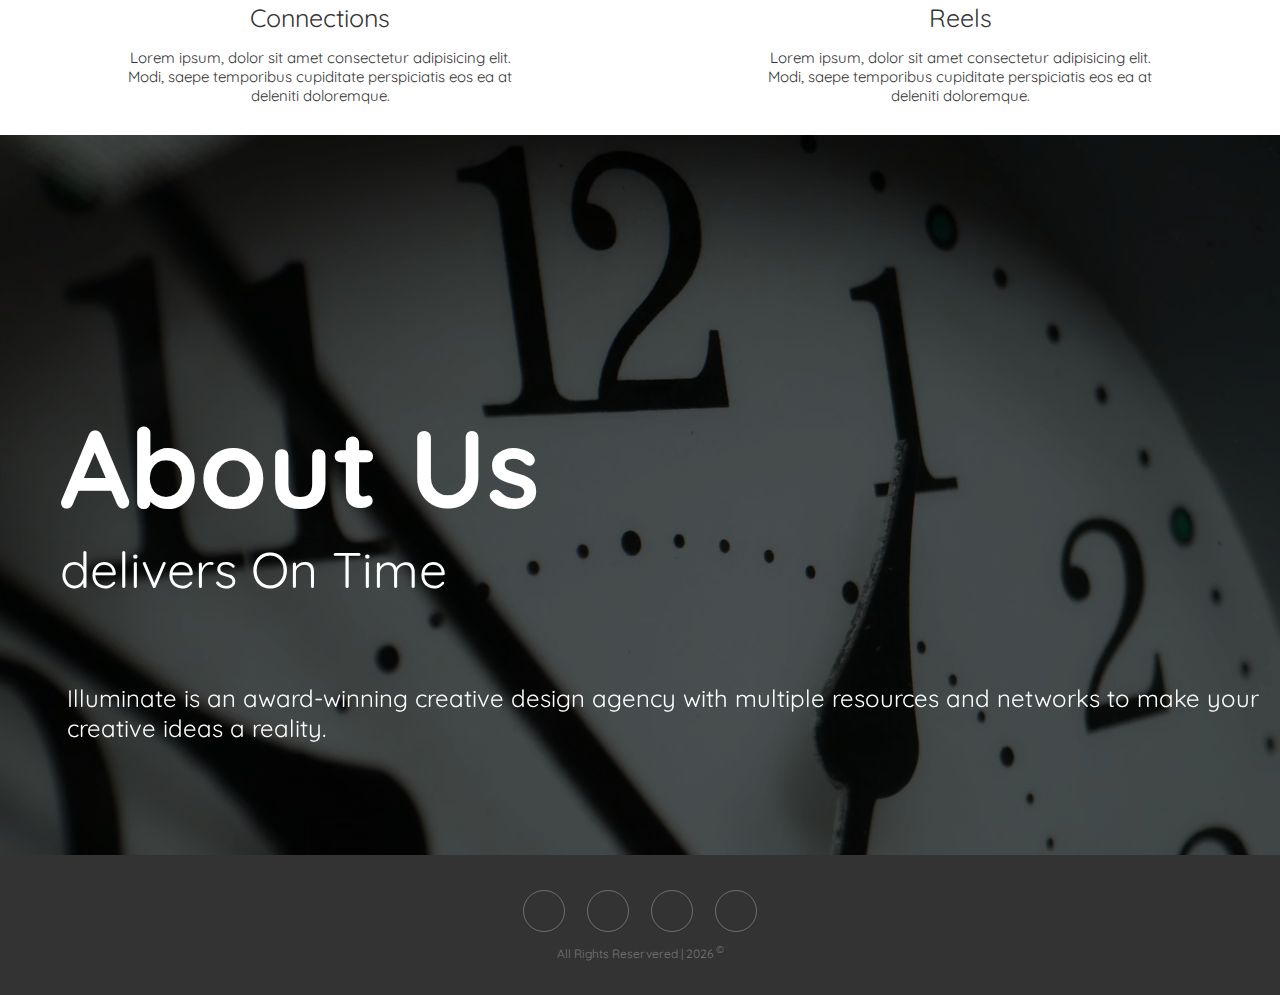
==== commit 62731dc9: "rearranged the nav links" ====
--- a/index.html
+++ b/index.html
@@ -24,11 +24,13 @@
     <section id="container">
       <div id="navbar">
         <i class="far fa-lightbulb"></i>
-        <h1>illuminate</h1>
+        <a href="#">
+          <h1>illuminate</h1>
+        </a>
         <a href="#services-container-grid" class="nav-item">services</a>
-        <a href="#" class="nav-item">Social</a>
         <a href="#video-section-container" class="nav-item">about</a>
-        <a href="#" class="nav-item">contact</a>
+        <a href="#socials" class="nav-item">Social</a>
+        <a href="./contact.html" target="_blank" class="nav-item">contact</a>
         <i class="fas fa-bars hamburgerBtn" id="hamburgerBtn"></i>
       </div>
       <!-- :::: HERO :::: -->
